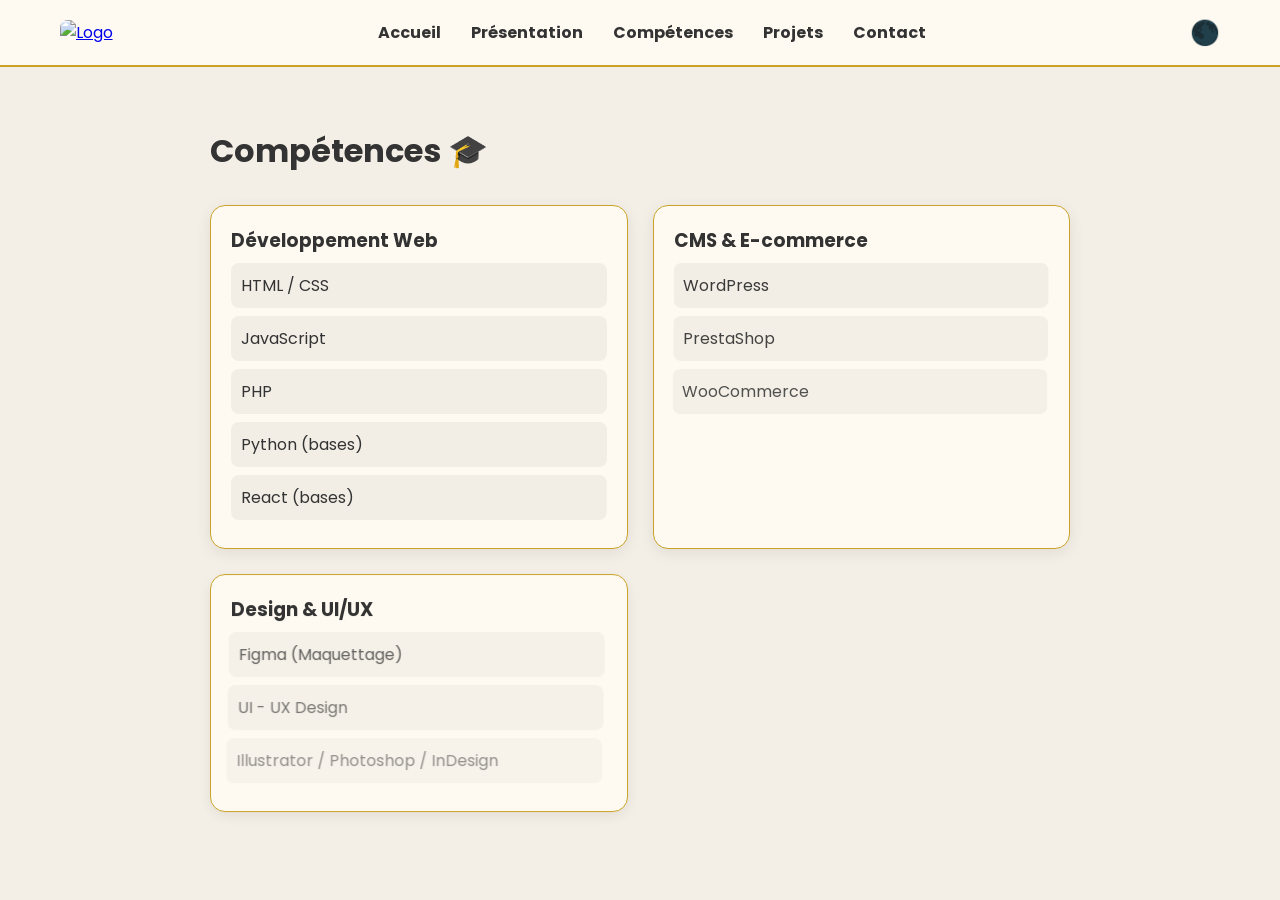
==== competences.html @ c12a045b "competences.html" ====
<!DOCTYPE html>
<html lang="fr">
<head>
    <meta charset="UTF-8">
    <meta name="viewport" content="width=device-width, initial-scale=1.0">
    <title>Compétences | Anthony Gargoua</title>
    
    <!-- Google Fonts Poppins -->
    <link href="https://fonts.googleapis.com/css2?family=Poppins:wght@400;600;700&display=swap" rel="stylesheet">
    <link rel="stylesheet" href="styles/style.css">
</head>

<body>

<header>
    <div class="nav-container">
        <!-- Le burger doit être là pour le mobile -->
        <div class="burger">
            <span></span><span></span><span></span>
        </div>
        
        <a href="index.html" class="nav-logo">
            <img src="img/logo.webp" alt="Logo">
        </a>

        <nav>
            <a href="index.html">Accueil</a>
            <a href="presentation.html">Présentation</a>
            <a href="competences.html">Compétences</a>
            <a href="projets.html">Projets</a>
            <a href="contact.html">Contact</a>
        </nav>

        <button id="theme-toggle">🌑</button>
    </div>
</header>

<main class="content fade">
    <h1>Compétences 🎓</h1>

    <div class="skills-grid">
        <!-- Groupe Développement -->
        <section class="skill-category">
            <h3>Développement Web</h3>
            <div class="skill-item"><span>HTML / CSS</span></div>
            <div class="skill-item"><span>JavaScript</span></div>
            <div class="skill-item"><span>PHP</span></div>
            <div class="skill-item"><span>Python (bases)</span></div>
            <div class="skill-item"><span>React (bases)</span></div>
        </section>

        <!-- Groupe CMS / E-commerce -->
        <section class="skill-category">
            <h3>CMS & E-commerce</h3>
            <div class="skill-item"><span>WordPress</span></div>
            <div class="skill-item"><span>PrestaShop</span></div>
            <div class="skill-item"><span>WooCommerce</span></div>
        </section>

        <!-- Groupe Design -->
        <section class="skill-category">
            <h3>Design & UI/UX</h3>
            <div class="skill-item"><span>Figma (Maquettage)</span></div>
            <div class="skill-item"><span>UI - UX Design</span></div>
            <div class="skill-item"><span>Illustrator / Photoshop / InDesign</span></div>
        </section>
    </div>
</main>

<script src="https://cdnjs.cloudflare.com/ajax/libs/gsap/3.12.2/gsap.min.js"></script>
<script src="js/script.js"></script>

</body>
</html>
---- styles/style.css ----
:root {
    --bg: #f4efe6;
    --text: #333;
    --accent: #c9a227; /* Ton or élégant */
    --card: #fffaf1;
    --shadow: rgba(0, 0, 0, 0.08);
}

.dark-theme {
    --bg: #111;
    --text: #f1f1f1;
    --card: #1a1a1a;
    --shadow: rgba(0, 0, 0, 0.4);
}

* { margin: 0; padding: 0; box-sizing: border-box; font-family: "Poppins", sans-serif; }

body { background: var(--bg); color: var(--text); transition: 0.3s; overflow-x: hidden; }

/* NAVIGATION */
header {
    background: var(--card);
    border-bottom: 2px solid var(--accent);
    position: sticky;
    top: 0;
    z-index: 1000;
}

.nav-container {
    max-width: 1200px;
    margin: 0 auto;
    display: flex;
    justify-content: space-between;
    align-items: center;
    padding: 15px 20px;
}

.nav-logo img { height: 40px; border-radius: 8px; }

nav { display: flex; gap: 30px; align-items: center; }
nav a { text-decoration: none; font-weight: bold; color: var(--text); transition: 0.3s; }
nav a.active { color: var(--accent); }

#theme-toggle { background: none; border: none; font-size: 24px; cursor: pointer; }

/* BURGER */
.burger { display: none; flex-direction: column; gap: 5px; cursor: pointer; }
.burger span { width: 25px; height: 3px; background: var(--text); transition: 0.3s; }

/* SECTIONS */
.content { max-width: 900px; margin: 40px auto; padding: 20px; }
.fade { opacity: 0; } /* Pour GSAP */

/* GRILLE COMPETENCES */
.skills-grid {
    display: grid;
    grid-template-columns: repeat(auto-fit, minmax(280px, 1fr));
    gap: 25px;
    margin-top: 30px;
}

.skill-category {
    background: var(--card);
    border: 1px solid var(--accent);
    border-radius: 15px;
    padding: 20px;
    box-shadow: 0 4px 15px var(--shadow);
}

.skill-item {
    background: rgba(128, 128, 128, 0.1);
    margin: 8px 0;
    padding: 10px;
    border-radius: 8px;
    transition: 0.3s;
}

/* FORMULAIRE CONTACT */
.contact-form { display: flex; flex-direction: column; gap: 15px; }
input, textarea { padding: 12px; border-radius: 8px; border: 1px solid #d3c7b3; background: #fff; }

/* RESPONSIVE MOBILE */
@media (max-width: 768px) {
    .burger { display: flex; }
    nav {
        position: fixed; top: 0; left: -100%; height: 100vh; width: 70%;
        background: var(--card); flex-direction: column; padding-top: 80px;
        transition: 0.4s; box-shadow: 5px 0 15px var(--shadow);
    }
    nav.active { left: 0; }
}
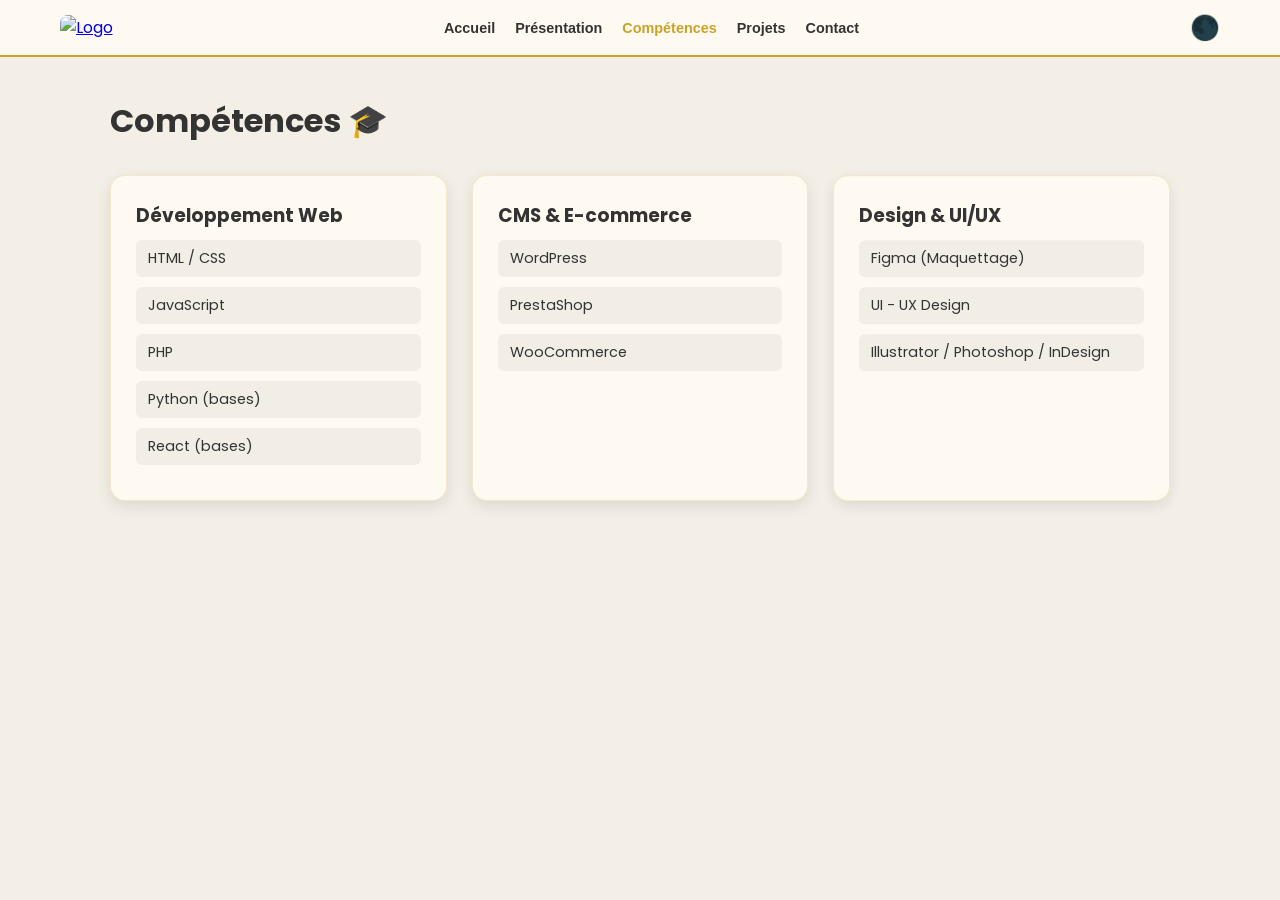
==== commit eb6c067e: "competences.html" ====
--- a/competences.html
+++ b/competences.html
@@ -14,7 +14,7 @@
 
 <header>
     <div class="nav-container">
-        <!-- Le burger doit être là pour le mobile -->
+        <!-- Le burger pour le mobile -->
         <div class="burger">
             <span></span><span></span><span></span>
         </div>
@@ -26,7 +26,7 @@
         <nav>
             <a href="index.html">Accueil</a>
             <a href="presentation.html">Présentation</a>
-            <a href="competences.html">Compétences</a>
+            <a href="competences.html" class="active">Compétences</a>
             <a href="projets.html">Projets</a>
             <a href="contact.html">Contact</a>
         </nav>
@@ -35,8 +35,8 @@
     </div>
 </header>
 
-<main class="content fade">
-    <h1>Compétences 🎓</h1>
+<main class="content">
+    <h1 class="title fade">Compétences 🎓</h1>
 
     <div class="skills-grid">
         <!-- Groupe Développement -->
@@ -67,6 +67,7 @@
     </div>
 </main>
 
+<!-- Scripts -->
 <script src="https://cdnjs.cloudflare.com/ajax/libs/gsap/3.12.2/gsap.min.js"></script>
 <script src="js/script.js"></script>
 
--- a/styles/style.css
+++ b/styles/style.css
@@ -1,23 +1,23 @@
 :root {
     --bg: #f4efe6;
     --text: #333;
-    --accent: #c9a227; /* Ton or élégant */
+    --accent: #c9a227;
     --card: #fffaf1;
-    --shadow: rgba(0, 0, 0, 0.08);
+    --shadow: rgba(0, 0, 0, 0.1);
 }
 
 .dark-theme {
     --bg: #111;
     --text: #f1f1f1;
     --card: #1a1a1a;
-    --shadow: rgba(0, 0, 0, 0.4);
+    --shadow: rgba(0, 0, 0, 0.5);
 }
 
-* { margin: 0; padding: 0; box-sizing: border-box; font-family: "Poppins", sans-serif; }
+* { margin: 0; padding: 0; box-sizing: border-box; font-family: 'Poppins', sans-serif; }
 
 body { background: var(--bg); color: var(--text); transition: 0.3s; overflow-x: hidden; }
 
-/* NAVIGATION */
+/* NAVIGATION RESPONSIVE */
 header {
     background: var(--card);
     border-bottom: 2px solid var(--accent);
@@ -32,60 +32,62 @@
     display: flex;
     justify-content: space-between;
     align-items: center;
-    padding: 15px 20px;
+    padding: 10px 20px;
 }
 
-.nav-logo img { height: 40px; border-radius: 8px; }
+.nav-logo img { height: 45px; width: auto; border-radius: 8px; }
 
-nav { display: flex; gap: 30px; align-items: center; }
-nav a { text-decoration: none; font-weight: bold; color: var(--text); transition: 0.3s; }
-nav a.active { color: var(--accent); }
+nav { display: flex; gap: 20px; align-items: center; }
+nav a { text-decoration: none; font-weight: 600; color: var(--text); transition: 0.3s; font-size: 0.9rem; }
+nav a:hover, nav a.active { color: var(--accent); }
 
-#theme-toggle { background: none; border: none; font-size: 24px; cursor: pointer; }
+/* BURGER & THEME */
+.burger { display: none; flex-direction: column; gap: 4px; cursor: pointer; }
+.burger span { width: 25px; height: 3px; background: var(--text); border-radius: 2px; }
+#theme-toggle { background: none; border: none; font-size: 1.5rem; cursor: pointer; }
 
-/* BURGER */
-.burger { display: none; flex-direction: column; gap: 5px; cursor: pointer; }
-.burger span { width: 25px; height: 3px; background: var(--text); transition: 0.3s; }
+/* CONTENU PRINCIPAL */
+.content { max-width: 1100px; margin: 40px auto; padding: 0 20px; }
+.fade { opacity: 0; transform: translateY(20px); }
 
-/* SECTIONS */
-.content { max-width: 900px; margin: 40px auto; padding: 20px; }
-.fade { opacity: 0; } /* Pour GSAP */
+/* BIO & PHOTOS */
+.bio { display: flex; align-items: center; gap: 40px; margin-top: 30px; }
+.bio-text { flex: 2; }
+.bio-photo { flex: 1; }
+.bio-photo img { width: 100%; border-radius: 20px; box-shadow: 0 10px 20px var(--shadow); }
 
-/* GRILLE COMPETENCES */
-.skills-grid {
+/* GRILLES (COMPÉTENCES & PROJETS) */
+.skills-grid, .websites-grid {
     display: grid;
     grid-template-columns: repeat(auto-fit, minmax(280px, 1fr));
     gap: 25px;
     margin-top: 30px;
 }
 
-.skill-category {
+.skill-category, .site-card {
     background: var(--card);
-    border: 1px solid var(--accent);
+    padding: 25px;
     border-radius: 15px;
-    padding: 20px;
-    box-shadow: 0 4px 15px var(--shadow);
+    border: 1px solid rgba(201, 162, 39, 0.2);
+    box-shadow: 0 5px 15px var(--shadow);
 }
 
 .skill-item {
     background: rgba(128, 128, 128, 0.1);
-    margin: 8px 0;
-    padding: 10px;
-    border-radius: 8px;
-    transition: 0.3s;
+    margin: 10px 0;
+    padding: 8px 12px;
+    border-radius: 6px;
+    font-size: 0.9rem;
 }
-
-/* FORMULAIRE CONTACT */
-.contact-form { display: flex; flex-direction: column; gap: 15px; }
-input, textarea { padding: 12px; border-radius: 8px; border: 1px solid #d3c7b3; background: #fff; }
 
 /* RESPONSIVE MOBILE */
 @media (max-width: 768px) {
     .burger { display: flex; }
     nav {
         position: fixed; top: 0; left: -100%; height: 100vh; width: 70%;
-        background: var(--card); flex-direction: column; padding-top: 80px;
-        transition: 0.4s; box-shadow: 5px 0 15px var(--shadow);
+        background: var(--card); flex-direction: column; padding: 100px 20px;
+        transition: 0.4s ease; z-index: 999;
     }
     nav.active { left: 0; }
+    .bio { flex-direction: column-reverse; text-align: center; }
 }
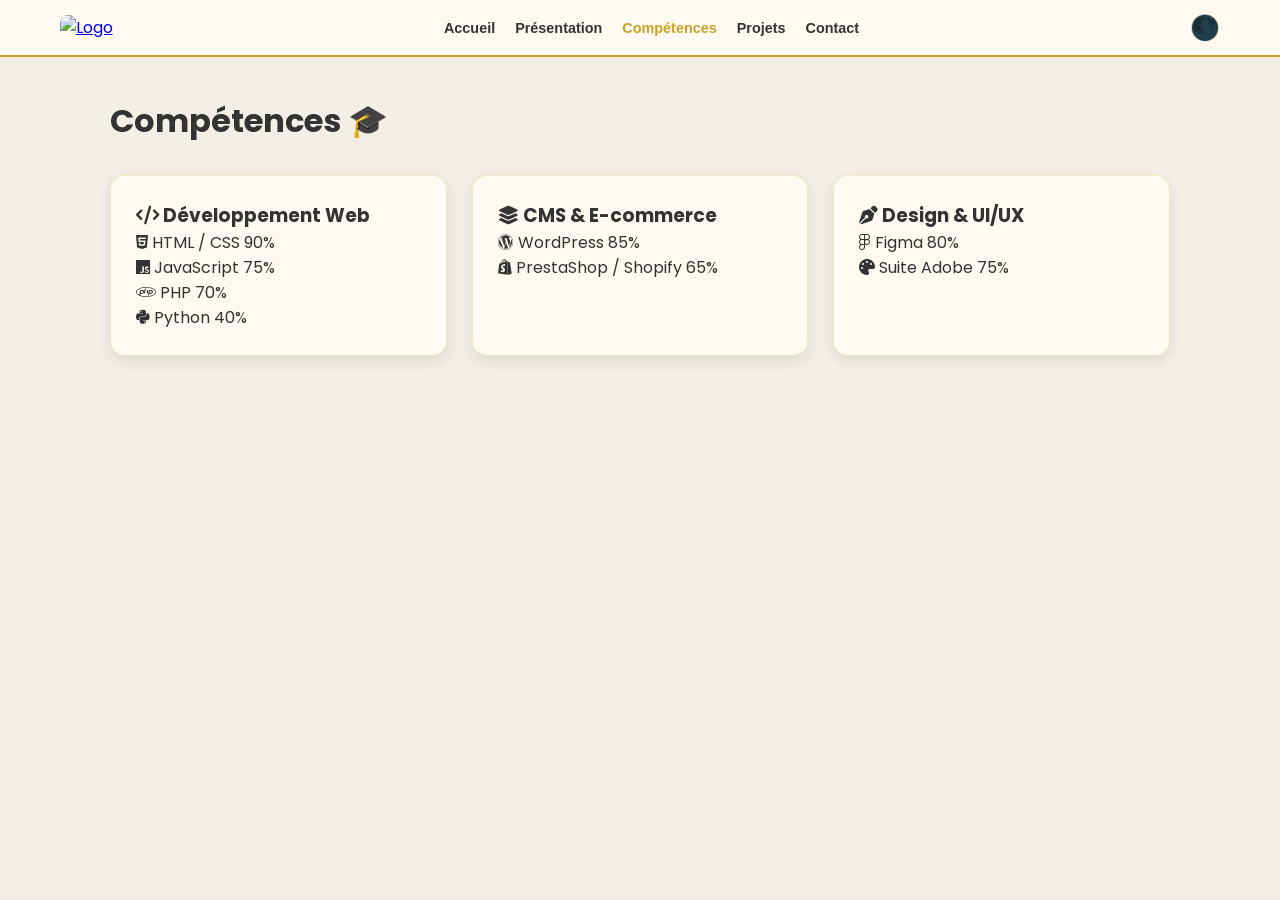
==== commit 3bc5f173: "competences.html" ====
--- a/competences.html
+++ b/competences.html
@@ -8,6 +8,7 @@
     <!-- Google Fonts Poppins -->
     <link href="https://fonts.googleapis.com/css2?family=Poppins:wght@400;600;700&display=swap" rel="stylesheet">
     <link rel="stylesheet" href="styles/style.css">
+    <link rel="stylesheet" href="https://cdnjs.cloudflare.com/ajax/libs/font-awesome/6.4.2/css/all.min.css">
 </head>
 
 <body>
@@ -41,28 +42,73 @@
     <div class="skills-grid">
         <!-- Groupe Développement -->
         <section class="skill-category">
-            <h3>Développement Web</h3>
-            <div class="skill-item"><span>HTML / CSS</span></div>
-            <div class="skill-item"><span>JavaScript</span></div>
-            <div class="skill-item"><span>PHP</span></div>
-            <div class="skill-item"><span>Python (bases)</span></div>
-            <div class="skill-item"><span>React (bases)</span></div>
+            <h3><i class="fas fa-code"></i> Développement Web</h3>
+            <div class="skill-box">
+                <div class="skill-info">
+                    <span><i class="fab fa-html5"></i> HTML / CSS</span>
+                    <span>90%</span>
+                </div>
+                <div class="progress-line"><span style="width: 90%;"></span></div>
+            </div>
+            <div class="skill-box">
+                <div class="skill-info">
+                    <span><i class="fab fa-js"></i> JavaScript</span>
+                    <span>75%</span>
+                </div>
+                <div class="progress-line"><span style="width: 75%;"></span></div>
+            </div>
+            <div class="skill-box">
+                <div class="skill-info">
+                    <span><i class="fab fa-php"></i> PHP</span>
+                    <span>70%</span>
+                </div>
+                <div class="progress-line"><span style="width: 70%;"></span></div>
+            </div>
+            <div class="skill-box">
+                <div class="skill-info">
+                    <span><i class="fab fa-python"></i> Python</span>
+                    <span>40%</span>
+                </div>
+                <div class="progress-line"><span style="width: 40%;"></span></div>
+            </div>
         </section>
 
-        <!-- Groupe CMS / E-commerce -->
+        <!-- Groupe CMS -->
         <section class="skill-category">
-            <h3>CMS & E-commerce</h3>
-            <div class="skill-item"><span>WordPress</span></div>
-            <div class="skill-item"><span>PrestaShop</span></div>
-            <div class="skill-item"><span>WooCommerce</span></div>
+            <h3><i class="fas fa-layer-group"></i> CMS & E-commerce</h3>
+            <div class="skill-box">
+                <div class="skill-info">
+                    <span><i class="fab fa-wordpress"></i> WordPress</span>
+                    <span>85%</span>
+                </div>
+                <div class="progress-line"><span style="width: 85%;"></span></div>
+            </div>
+            <div class="skill-box">
+                <div class="skill-info">
+                    <span><i class="fab fa-shopify"></i> PrestaShop / Shopify</span>
+                    <span>65%</span>
+                </div>
+                <div class="progress-line"><span style="width: 65%;"></span></div>
+            </div>
         </section>
 
         <!-- Groupe Design -->
         <section class="skill-category">
-            <h3>Design & UI/UX</h3>
-            <div class="skill-item"><span>Figma (Maquettage)</span></div>
-            <div class="skill-item"><span>UI - UX Design</span></div>
-            <div class="skill-item"><span>Illustrator / Photoshop / InDesign</span></div>
+            <h3><i class="fas fa-pen-nib"></i> Design & UI/UX</h3>
+            <div class="skill-box">
+                <div class="skill-info">
+                    <span><i class="fab fa-figma"></i> Figma</span>
+                    <span>80%</span>
+                </div>
+                <div class="progress-line"><span style="width: 80%;"></span></div>
+            </div>
+            <div class="skill-box">
+                <div class="skill-info">
+                    <span><i class="fas fa-palette"></i> Suite Adobe</span>
+                    <span>75%</span>
+                </div>
+                <div class="progress-line"><span style="width: 75%;"></span></div>
+            </div>
         </section>
     </div>
 </main>
--- a/styles/style.css
+++ b/styles/style.css
@@ -13,11 +13,40 @@
     --shadow: rgba(0, 0, 0, 0.5);
 }
 
-* { margin: 0; padding: 0; box-sizing: border-box; font-family: 'Poppins', sans-serif; }
-
-body { background: var(--bg); color: var(--text); transition: 0.3s; overflow-x: hidden; }
-
-/* NAVIGATION RESPONSIVE */
+* { 
+    margin: 0; 
+    padding: 0; 
+    box-sizing: border-box; 
+    font-family: 'Poppins', sans-serif; 
+}
+
+body { 
+    background: var(--bg); 
+    color: var(--text); 
+    transition: 0.3s; 
+    overflow-x: hidden; 
+}
+
+/* ===== LOADER (INTRO) ===== */
+#intro {
+    position: fixed;
+    top: 0;
+    left: 0;
+    width: 100%;
+    height: 100vh;
+    background: var(--bg);
+    display: flex;
+    justify-content: center;
+    align-items: center;
+    z-index: 2000;
+}
+
+#logo {
+    width: 120px;
+    opacity: 0; /* Géré par GSAP */
+}
+
+/* ===== NAVIGATION ===== */
 header {
     background: var(--card);
     border-bottom: 2px solid var(--accent);
@@ -35,36 +64,89 @@
     padding: 10px 20px;
 }
 
-.nav-logo img { height: 45px; width: auto; border-radius: 8px; }
-
-nav { display: flex; gap: 20px; align-items: center; }
-nav a { text-decoration: none; font-weight: 600; color: var(--text); transition: 0.3s; font-size: 0.9rem; }
-nav a:hover, nav a.active { color: var(--accent); }
-
-/* BURGER & THEME */
-.burger { display: none; flex-direction: column; gap: 4px; cursor: pointer; }
-.burger span { width: 25px; height: 3px; background: var(--text); border-radius: 2px; }
-#theme-toggle { background: none; border: none; font-size: 1.5rem; cursor: pointer; }
-
-/* CONTENU PRINCIPAL */
-.content { max-width: 1100px; margin: 40px auto; padding: 0 20px; }
-.fade { opacity: 0; transform: translateY(20px); }
-
-/* BIO & PHOTOS */
-.bio { display: flex; align-items: center; gap: 40px; margin-top: 30px; }
+.nav-logo img { 
+    height: 45px; 
+    width: auto; 
+    border-radius: 8px; 
+}
+
+nav { 
+    display: flex; 
+    gap: 20px; 
+    align-items: center; 
+}
+
+nav a {
+    text-decoration: none;
+    font-weight: 600;
+    color: var(--text);
+    transition: 0.3s;
+    font-size: 0.9rem;
+}
+
+nav a:hover, nav a.active { 
+    color: var(--accent); 
+}
+
+/* MENU BURGER */
+.burger { 
+    display: none; 
+    flex-direction: column; 
+    gap: 4px; 
+    cursor: pointer; 
+}
+
+.burger span { 
+    width: 25px; 
+    height: 3px; 
+    background: var(--text); 
+    border-radius: 2px; 
+}
+
+#theme-toggle { 
+    background: none; 
+    border: none; 
+    font-size: 1.5rem; 
+    cursor: pointer; 
+}
+
+/* ===== CONTENU GLOBAL ===== */
+.content { 
+    max-width: 1100px; 
+    margin: 40px auto; 
+    padding: 0 20px; 
+}
+
+.fade { 
+    opacity: 0; 
+    transform: translateY(20px); 
+}
+
+/* ===== SECTION BIO (ACCUEIL) ===== */
+.bio { 
+    display: flex; 
+    align-items: center; 
+    gap: 40px; 
+    margin-top: 30px; 
+}
+
 .bio-text { flex: 2; }
 .bio-photo { flex: 1; }
-.bio-photo img { width: 100%; border-radius: 20px; box-shadow: 0 10px 20px var(--shadow); }
-
-/* GRILLES (COMPÉTENCES & PROJETS) */
-.skills-grid, .websites-grid {
+.bio-photo img { 
+    width: 100%; 
+    border-radius: 20px; 
+    box-shadow: 0 10px 20px var(--shadow); 
+}
+
+/* ===== GRILLES DE COMPÉTENCES ===== */
+.skills-grid {
     display: grid;
     grid-template-columns: repeat(auto-fit, minmax(280px, 1fr));
     gap: 25px;
     margin-top: 30px;
 }
 
-.skill-category, .site-card {
+.skill-category {
     background: var(--card);
     padding: 25px;
     border-radius: 15px;
@@ -72,22 +154,155 @@
     box-shadow: 0 5px 15px var(--shadow);
 }
 
-.skill-item {
-    background: rgba(128, 128, 128, 0.1);
-    margin: 10px 0;
-    padding: 8px 12px;
-    border-radius: 6px;
-    font-size: 0.9rem;
-}
-
-/* RESPONSIVE MOBILE */
+/* ===== GRILLE PROJETS (SITES WEB CLICABLES) ===== */
+.websites-grid {
+    display: grid;
+    grid-template-columns: repeat(3, 1fr);
+    gap: 25px;
+    margin-top: 30px;
+}
+
+.site-card {
+    background: var(--card);
+    border-radius: 15px;
+    overflow: hidden;
+    border: 1px solid rgba(201, 162, 39, 0.2);
+    box-shadow: 0 5px 15px var(--shadow);
+    transition: transform 0.3s ease;
+}
+
+.site-card:hover { transform: translateY(-5px); }
+
+.site-card a {
+    display: block;
+    text-decoration: none;
+    color: inherit;
+    width: 100%;
+}
+
+.site-card img {
+    width: 100%;
+    height: 220px;
+    object-fit: cover;
+    display: block;
+}
+
+.site-card h3 {
+    padding: 15px;
+    text-align: center;
+    font-size: 1rem;
+}
+
+/* ===== GRILLE MAQUETTES (GALLERY) ===== */
+.gallery-grid {
+    display: grid;
+    grid-template-columns: repeat(3, 1fr);
+    gap: 15px;
+    margin-top: 30px;
+}
+
+.gallery-grid img {
+    width: 100%;
+    height: 250px;
+    object-fit: cover;
+    border-radius: 12px;
+    box-shadow: 0 5px 15px var(--shadow);
+}
+
+/* ===== CARTES PRÉSENTATION (INTERESTS) ===== */
+.cards-container {
+    display: grid;
+    grid-template-columns: repeat(4, 1fr);
+    gap: 15px;
+    margin-top: 20px;
+}
+
+.card {
+    background: var(--card);
+    height: 180px;
+    border-radius: 12px;
+    display: flex;
+    justify-content: center;
+    align-items: center;
+    position: relative;
+    overflow: hidden;
+    border: 1px solid rgba(201, 162, 39, 0.2);
+}
+
+.card span { font-weight: 600; z-index: 2; position: relative; }
+
+.hover-img {
+    position: absolute;
+    top: 0; left: 0; width: 100%; height: 100%;
+    object-fit: cover;
+    opacity: 0;
+    transition: 0.4s;
+}
+
+.card:hover .hover-img { opacity: 1; }
+
+/* ===== FORMULAIRE DE CONTACT ===== */
+.contact-form {
+    max-width: 600px;
+    margin: 30px auto;
+    display: flex;
+    flex-direction: column;
+    gap: 15px;
+}
+
+.form-group input, .form-group textarea {
+    width: 100%;
+    padding: 12px;
+    border-radius: 8px;
+    border: 1px solid rgba(201, 162, 39, 0.3);
+    background: var(--card);
+    color: var(--text);
+    font-size: 1rem;
+}
+
+.btn-submit {
+    background: var(--accent);
+    color: white;
+    padding: 12px;
+    border: none;
+    border-radius: 8px;
+    cursor: pointer;
+    font-weight: 700;
+    transition: 0.3s;
+}
+
+.btn-submit:hover { opacity: 0.9; }
+
+/* ===== RESPONSIVE DESIGN ===== */
+@media (max-width: 1024px) {
+    .websites-grid, .gallery-grid { grid-template-columns: repeat(2, 1fr); }
+    .cards-container { grid-template-columns: repeat(2, 1fr); }
+}
+
 @media (max-width: 768px) {
     .burger { display: flex; }
     nav {
-        position: fixed; top: 0; left: -100%; height: 100vh; width: 70%;
-        background: var(--card); flex-direction: column; padding: 100px 20px;
-        transition: 0.4s ease; z-index: 999;
+        position: fixed; 
+        top: 0; 
+        left: -100%; 
+        height: 100vh; 
+        width: 70%;
+        background: var(--card); 
+        flex-direction: column; 
+        padding: 100px 20px;
+        transition: 0.4s ease; 
+        z-index: 999;
     }
     nav.active { left: 0; }
-    .bio { flex-direction: column-reverse; text-align: center; }
-}
+    
+    .bio { 
+        flex-direction: column-reverse; 
+        text-align: center; 
+    }
+    
+    .websites-grid, .gallery-grid, .cards-container { 
+        grid-template-columns: 1fr; 
+    }
+    
+    .site-card img { height: 200px; }
+}
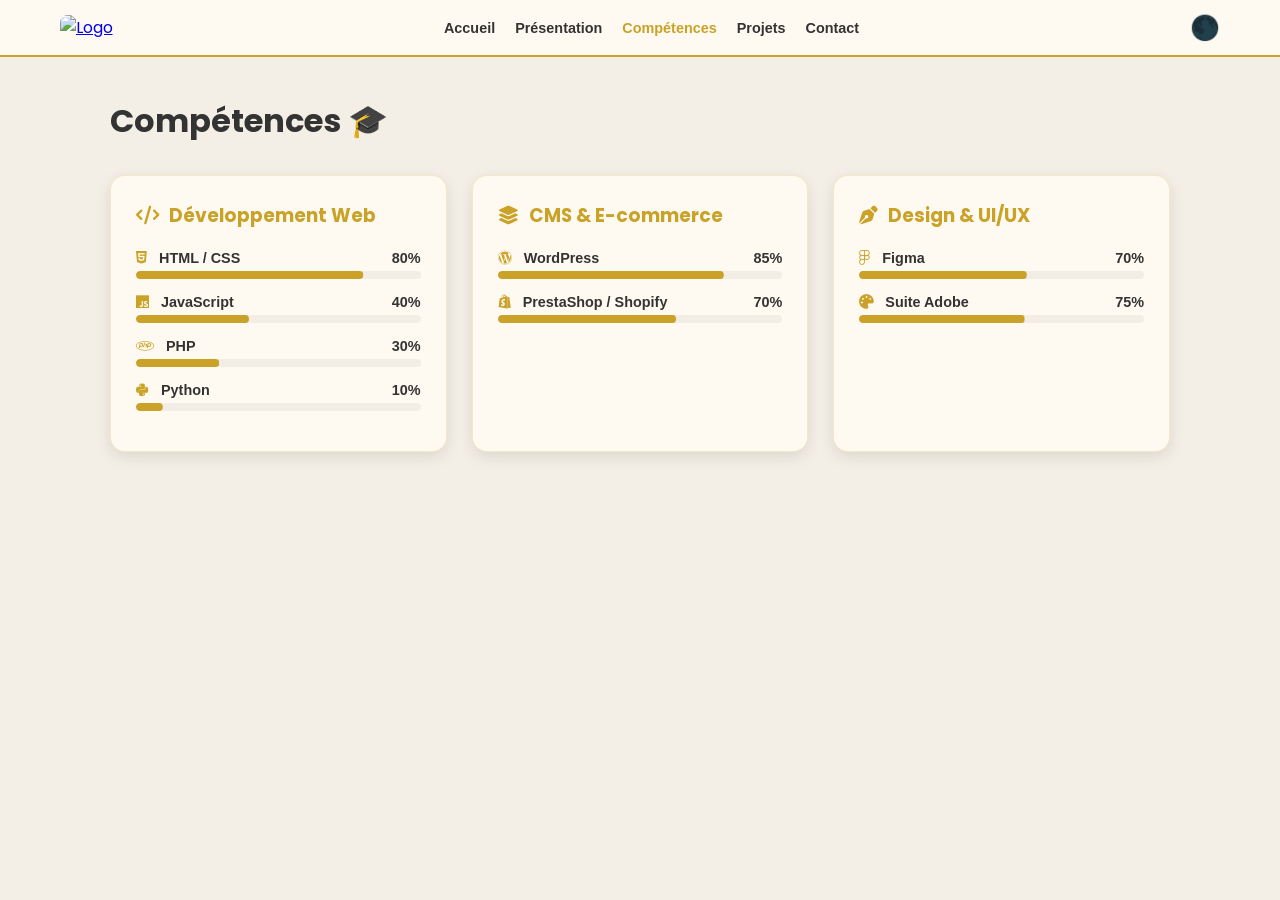
==== commit 8b89e847: "competences.html" ====
--- a/competences.html
+++ b/competences.html
@@ -46,30 +46,30 @@
             <div class="skill-box">
                 <div class="skill-info">
                     <span><i class="fab fa-html5"></i> HTML / CSS</span>
-                    <span>90%</span>
+                    <span>80%</span>
                 </div>
-                <div class="progress-line"><span style="width: 90%;"></span></div>
+                <div class="progress-line"><span style="width: 80%;"></span></div>
             </div>
             <div class="skill-box">
                 <div class="skill-info">
                     <span><i class="fab fa-js"></i> JavaScript</span>
-                    <span>75%</span>
+                    <span>40%</span>
                 </div>
-                <div class="progress-line"><span style="width: 75%;"></span></div>
+                <div class="progress-line"><span style="width: 40%;"></span></div>
             </div>
             <div class="skill-box">
                 <div class="skill-info">
                     <span><i class="fab fa-php"></i> PHP</span>
-                    <span>70%</span>
+                    <span>30%</span>
                 </div>
-                <div class="progress-line"><span style="width: 70%;"></span></div>
+                <div class="progress-line"><span style="width: 30%;"></span></div>
             </div>
             <div class="skill-box">
                 <div class="skill-info">
                     <span><i class="fab fa-python"></i> Python</span>
-                    <span>40%</span>
+                    <span>10%</span>
                 </div>
-                <div class="progress-line"><span style="width: 40%;"></span></div>
+                <div class="progress-line"><span style="width: 10%;"></span></div>
             </div>
         </section>
 
@@ -86,9 +86,9 @@
             <div class="skill-box">
                 <div class="skill-info">
                     <span><i class="fab fa-shopify"></i> PrestaShop / Shopify</span>
-                    <span>65%</span>
+                    <span>70%</span>
                 </div>
-                <div class="progress-line"><span style="width: 65%;"></span></div>
+                <div class="progress-line"><span style="width: 70%;"></span></div>
             </div>
         </section>
 
@@ -98,9 +98,9 @@
             <div class="skill-box">
                 <div class="skill-info">
                     <span><i class="fab fa-figma"></i> Figma</span>
-                    <span>80%</span>
+                    <span>70%</span>
                 </div>
-                <div class="progress-line"><span style="width: 80%;"></span></div>
+                <div class="progress-line"><span style="width: 70%;"></span></div>
             </div>
             <div class="skill-box">
                 <div class="skill-info">
--- a/styles/style.css
+++ b/styles/style.css
@@ -306,3 +306,57 @@
     
     .site-card img { height: 200px; }
 }
+
+/* --- STYLES COMPÉTENCES AMÉLIORÉS --- */
+
+.skill-category h3 {
+    margin-bottom: 20px;
+    color: var(--accent);
+    display: flex;
+    align-items: center;
+    gap: 10px;
+}
+
+.skill-box {
+    width: 100%;
+    margin-bottom: 15px;
+}
+
+.skill-info {
+    display: flex;
+    justify-content: space-between;
+    margin-bottom: 5px;
+    font-weight: 600;
+    font-size: 0.9rem;
+}
+
+.skill-info i {
+    margin-right: 8px;
+    color: var(--accent);
+}
+
+/* Barre grise en fond */
+.progress-line {
+    height: 8px;
+    width: 100%;
+    background: rgba(128, 128, 128, 0.1);
+    border-radius: 10px;
+    position: relative;
+    overflow: hidden;
+}
+
+/* Barre de couleur (niveau) */
+.progress-line span {
+    height: 100%;
+    position: absolute;
+    background: var(--accent);
+    border-radius: 10px;
+    transform: scaleX(0); /* Pour l'animation GSAP */
+    transform-origin: left;
+    transition: transform 1s cubic-bezier(0.17, 0.67, 0.83, 0.67);
+}
+
+/* Animation au survol de la carte */
+.skill-category:hover .progress-line span {
+    transform: scaleX(1);
+}
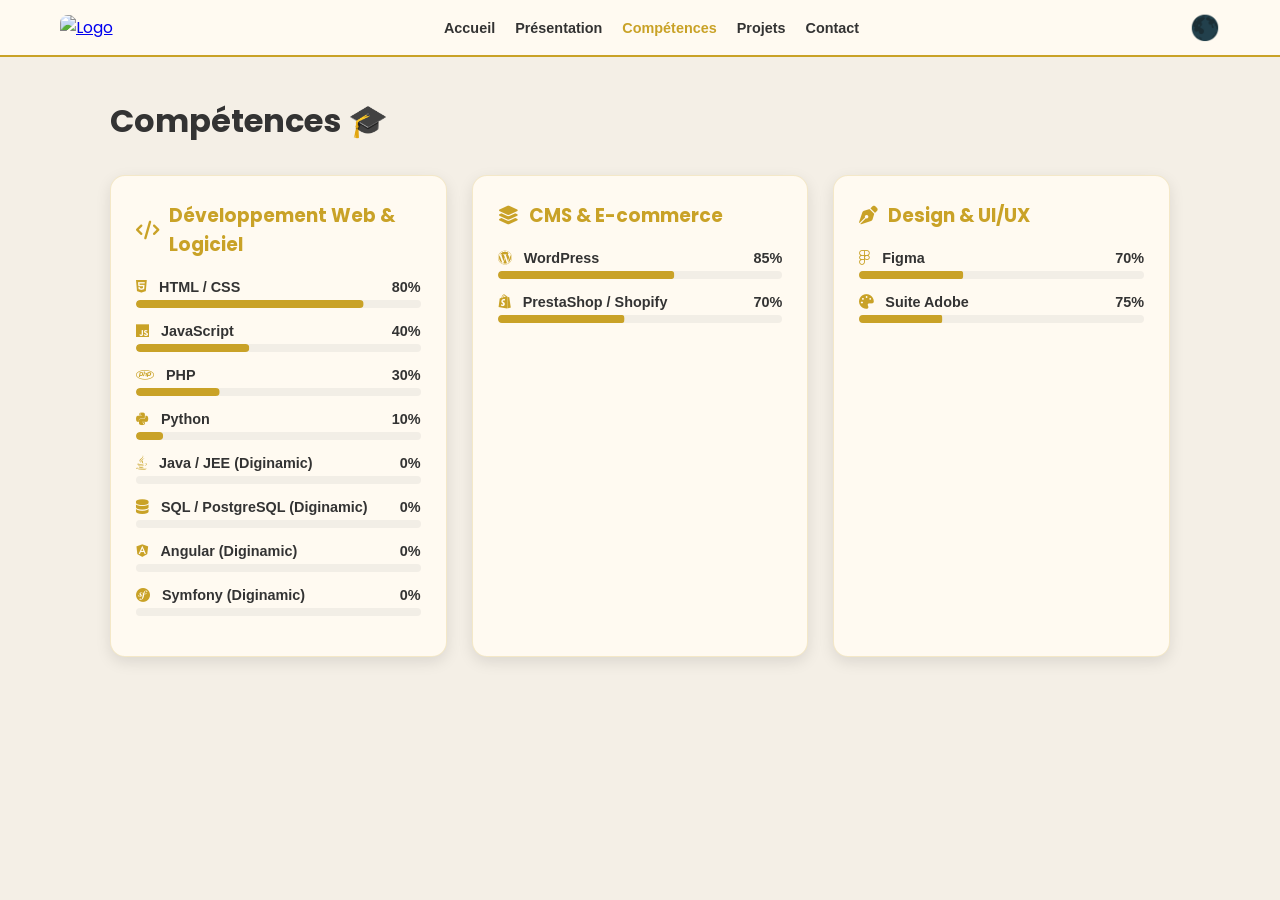
==== commit 4be57292: "competences.html" ====
--- a/competences.html
+++ b/competences.html
@@ -42,35 +42,67 @@
     <div class="skills-grid">
         <!-- Groupe Développement -->
         <section class="skill-category">
-            <h3><i class="fas fa-code"></i> Développement Web</h3>
-            <div class="skill-box">
-                <div class="skill-info">
-                    <span><i class="fab fa-html5"></i> HTML / CSS</span>
-                    <span>80%</span>
-                </div>
-                <div class="progress-line"><span style="width: 80%;"></span></div>
-            </div>
-            <div class="skill-box">
-                <div class="skill-info">
-                    <span><i class="fab fa-js"></i> JavaScript</span>
-                    <span>40%</span>
-                </div>
-                <div class="progress-line"><span style="width: 40%;"></span></div>
-            </div>
-            <div class="skill-box">
-                <div class="skill-info">
-                    <span><i class="fab fa-php"></i> PHP</span>
-                    <span>30%</span>
-                </div>
-                <div class="progress-line"><span style="width: 30%;"></span></div>
-            </div>
-            <div class="skill-box">
-                <div class="skill-info">
-                    <span><i class="fab fa-python"></i> Python</span>
-                    <span>10%</span>
-                </div>
-                <div class="progress-line"><span style="width: 10%;"></span></div>
-            </div>
+            <h3><i class="fas fa-code"></i> Développement Web & Logiciel</h3>
+    
+    <!-- Acquis / En cours -->
+    <div class="skill-box">
+        <div class="skill-info">
+            <span><i class="fab fa-html5"></i> HTML / CSS</span>
+            <span>80%</span>
+        </div>
+        <div class="progress-line"><span style="width: 80%;"></span></div>
+    </div>
+    <div class="skill-box">
+        <div class="skill-info">
+            <span><i class="fab fa-js"></i> JavaScript</span>
+            <span>40%</span>
+        </div>
+        <div class="progress-line"><span style="width: 40%;"></span></div>
+    </div>
+    <div class="skill-box">
+        <div class="skill-info">
+            <span><i class="fab fa-php"></i> PHP</span>
+            <span>30%</span>
+        </div>
+        <div class="progress-line"><span style="width: 30%;"></span></div>
+    </div>
+    <div class="skill-box">
+        <div class="skill-info">
+            <span><i class="fab fa-python"></i> Python</span>
+            <span>10%</span>
+        </div>
+        <div class="progress-line"><span style="width: 10%;"></span></div>
+    </div>
+
+    <!-- Futur cursus Diginamic (0%) -->
+    <div class="skill-box">
+        <div class="skill-info">
+            <span><i class="fab fa-java"></i> Java / JEE (Diginamic)</span>
+            <span>0%</span>
+        </div>
+        <div class="progress-line"><span style="width: 0%;"></span></div>
+    </div>
+    <div class="skill-box">
+        <div class="skill-info">
+            <span><i class="fas fa-database"></i> SQL / PostgreSQL (Diginamic)</span>
+            <span>0%</span>
+        </div>
+        <div class="progress-line"><span style="width: 0%;"></span></div>
+    </div>
+    <div class="skill-box">
+        <div class="skill-info">
+            <span><i class="fab fa-angular"></i> Angular (Diginamic)</span>
+            <span>0%</span>
+        </div>
+        <div class="progress-line"><span style="width: 0%;"></span></div>
+    </div>
+    <div class="skill-box">
+        <div class="skill-info">
+            <span><i class="fab fa-symfony"></i> Symfony (Diginamic)</span>
+            <span>0%</span>
+        </div>
+        <div class="progress-line"><span style="width: 0%;"></span></div>
+    </div>
         </section>
 
         <!-- Groupe CMS -->
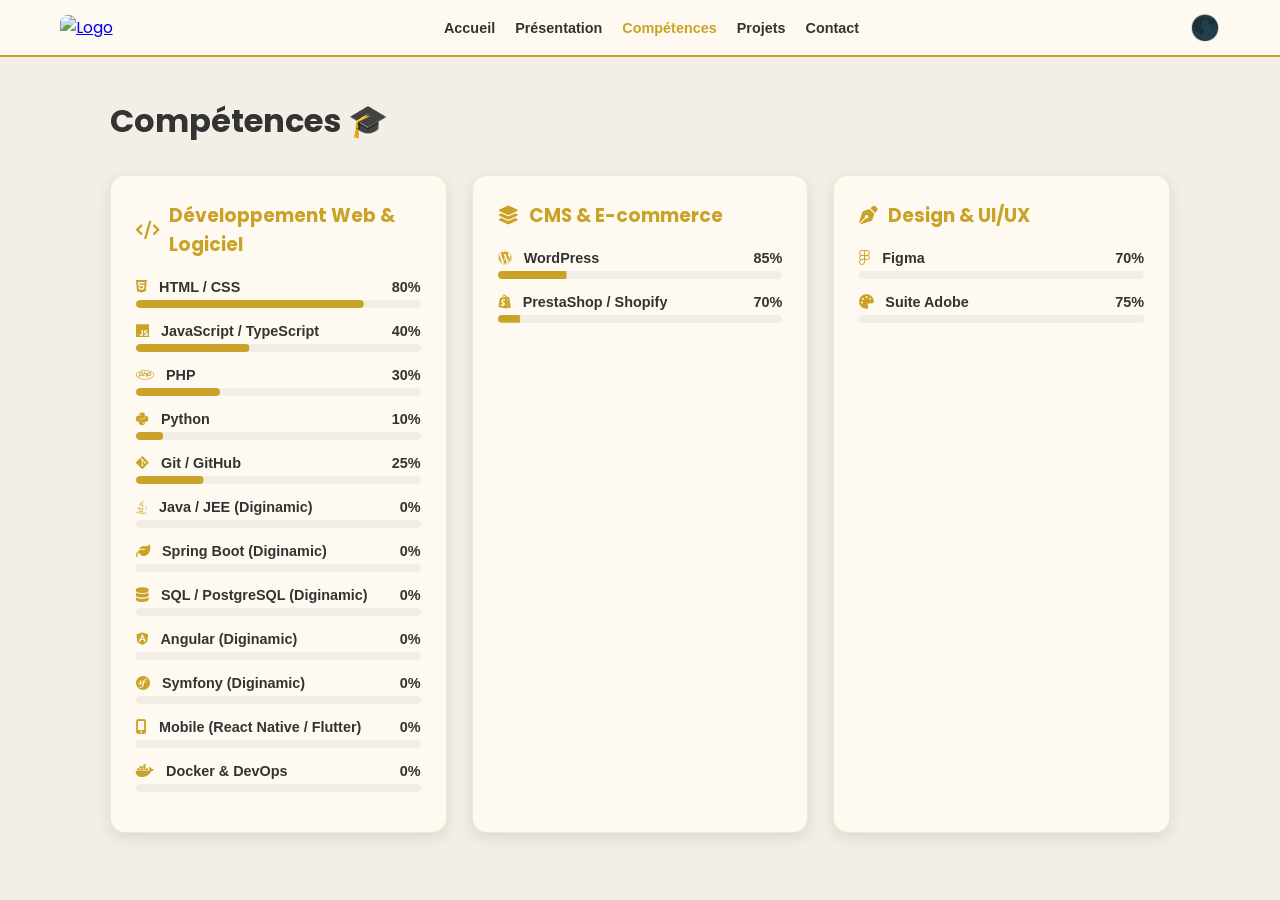
==== commit 8e8d6304: "competences.html" ====
--- a/competences.html
+++ b/competences.html
@@ -44,7 +44,7 @@
         <section class="skill-category">
             <h3><i class="fas fa-code"></i> Développement Web & Logiciel</h3>
     
-    <!-- Acquis / En cours -->
+    <!-- === ACQUIS / EN COURS === -->
     <div class="skill-box">
         <div class="skill-info">
             <span><i class="fab fa-html5"></i> HTML / CSS</span>
@@ -54,7 +54,7 @@
     </div>
     <div class="skill-box">
         <div class="skill-info">
-            <span><i class="fab fa-js"></i> JavaScript</span>
+            <span><i class="fab fa-js"></i> JavaScript / TypeScript</span>
             <span>40%</span>
         </div>
         <div class="progress-line"><span style="width: 40%;"></span></div>
@@ -74,10 +74,26 @@
         <div class="progress-line"><span style="width: 10%;"></span></div>
     </div>
 
-    <!-- Futur cursus Diginamic (0%) -->
+    <!-- === ENVIRONNEMENT & OUTILS === -->
+    <div class="skill-box">
+        <div class="skill-info">
+            <span><i class="fab fa-git-alt"></i> Git / GitHub</span>
+            <span>25%</span>
+        </div>
+        <div class="progress-line"><span style="width: 25%;"></span></div>
+    </div>
+
+    <!-- === FUTUR CURSUS DIGINAMIC (0%) === -->
     <div class="skill-box">
         <div class="skill-info">
             <span><i class="fab fa-java"></i> Java / JEE (Diginamic)</span>
+            <span>0%</span>
+        </div>
+        <div class="progress-line"><span style="width: 0%;"></span></div>
+    </div>
+    <div class="skill-box">
+        <div class="skill-info">
+            <span><i class="fas fa-leaf"></i> Spring Boot (Diginamic)</span>
             <span>0%</span>
         </div>
         <div class="progress-line"><span style="width: 0%;"></span></div>
@@ -99,6 +115,20 @@
     <div class="skill-box">
         <div class="skill-info">
             <span><i class="fab fa-symfony"></i> Symfony (Diginamic)</span>
+            <span>0%</span>
+        </div>
+        <div class="progress-line"><span style="width: 0%;"></span></div>
+    </div>
+    <div class="skill-box">
+        <div class="skill-info">
+            <span><i class="fas fa-mobile-alt"></i> Mobile (React Native / Flutter)</span>
+            <span>0%</span>
+        </div>
+        <div class="progress-line"><span style="width: 0%;"></span></div>
+    </div>
+    <div class="skill-box">
+        <div class="skill-info">
+            <span><i class="fab fa-docker"></i> Docker & DevOps</span>
             <span>0%</span>
         </div>
         <div class="progress-line"><span style="width: 0%;"></span></div>
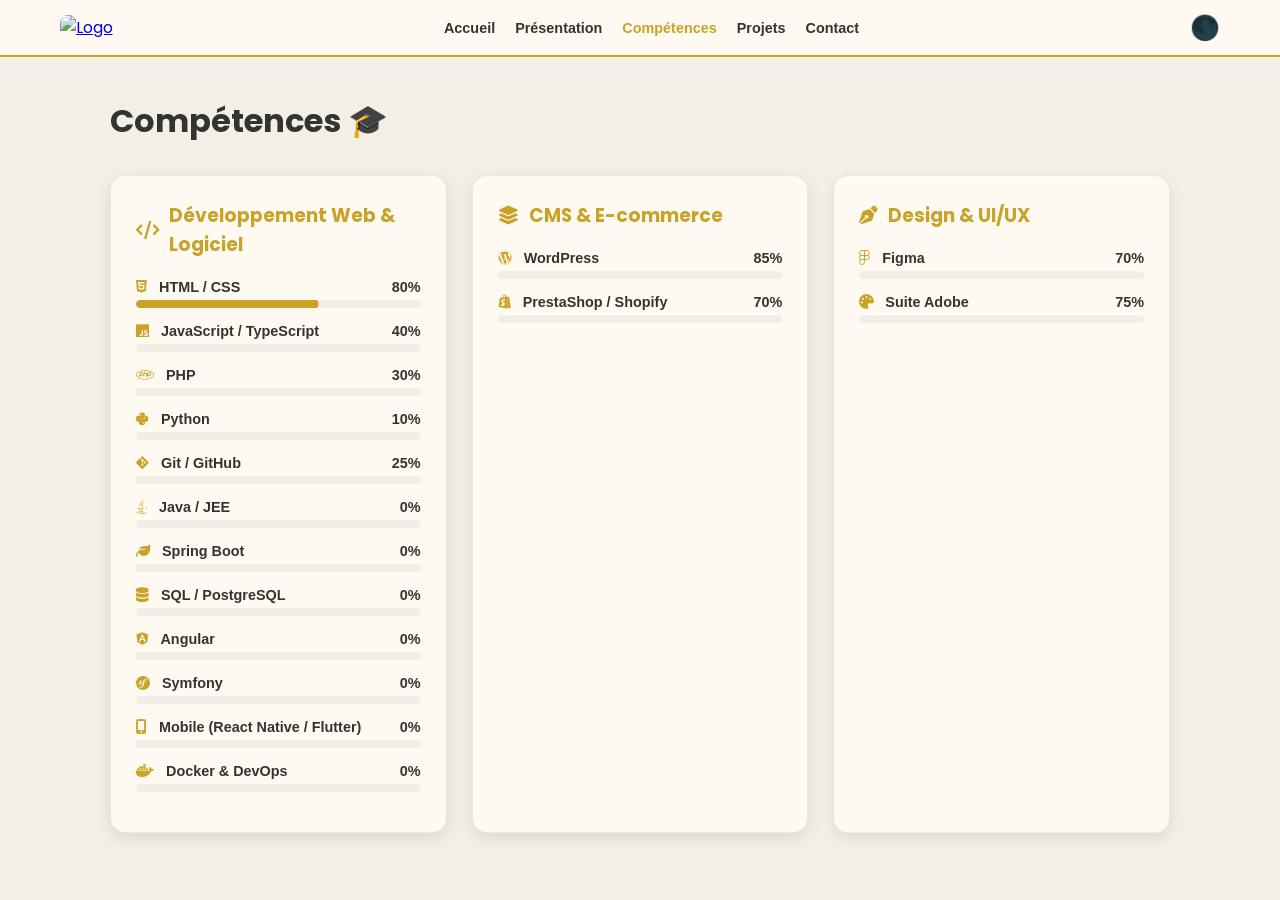
==== commit d3e5ad29: "competences.html" ====
--- a/competences.html
+++ b/competences.html
@@ -86,35 +86,35 @@
     <!-- === FUTUR CURSUS DIGINAMIC (0%) === -->
     <div class="skill-box">
         <div class="skill-info">
-            <span><i class="fab fa-java"></i> Java / JEE (Diginamic)</span>
+            <span><i class="fab fa-java"></i> Java / JEE</span>
             <span>0%</span>
         </div>
         <div class="progress-line"><span style="width: 0%;"></span></div>
     </div>
     <div class="skill-box">
         <div class="skill-info">
-            <span><i class="fas fa-leaf"></i> Spring Boot (Diginamic)</span>
+            <span><i class="fas fa-leaf"></i> Spring Boot</span>
             <span>0%</span>
         </div>
         <div class="progress-line"><span style="width: 0%;"></span></div>
     </div>
     <div class="skill-box">
         <div class="skill-info">
-            <span><i class="fas fa-database"></i> SQL / PostgreSQL (Diginamic)</span>
+            <span><i class="fas fa-database"></i> SQL / PostgreSQL</span>
             <span>0%</span>
         </div>
         <div class="progress-line"><span style="width: 0%;"></span></div>
     </div>
     <div class="skill-box">
         <div class="skill-info">
-            <span><i class="fab fa-angular"></i> Angular (Diginamic)</span>
+            <span><i class="fab fa-angular"></i> Angular</span>
             <span>0%</span>
         </div>
         <div class="progress-line"><span style="width: 0%;"></span></div>
     </div>
     <div class="skill-box">
         <div class="skill-info">
-            <span><i class="fab fa-symfony"></i> Symfony (Diginamic)</span>
+            <span><i class="fab fa-symfony"></i> Symfony</span>
             <span>0%</span>
         </div>
         <div class="progress-line"><span style="width: 0%;"></span></div>
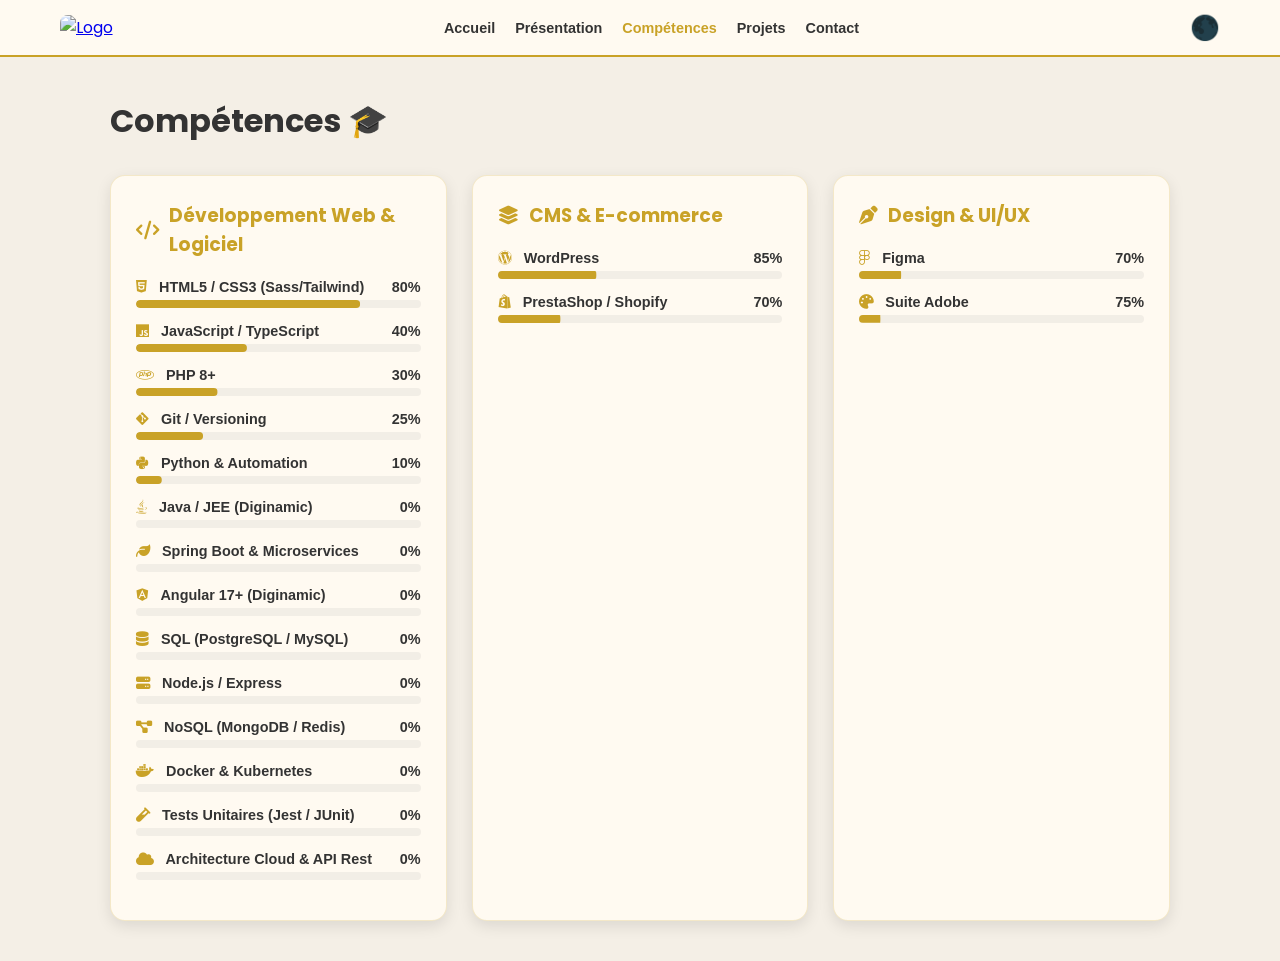
==== commit b4742503: "competences.html" ====
--- a/competences.html
+++ b/competences.html
@@ -47,7 +47,7 @@
     <!-- === ACQUIS / EN COURS === -->
     <div class="skill-box">
         <div class="skill-info">
-            <span><i class="fab fa-html5"></i> HTML / CSS</span>
+            <span><i class="fab fa-html5"></i> HTML5 / CSS3 (Sass/Tailwind)</span>
             <span>80%</span>
         </div>
         <div class="progress-line"><span style="width: 80%;"></span></div>
@@ -61,74 +61,86 @@
     </div>
     <div class="skill-box">
         <div class="skill-info">
-            <span><i class="fab fa-php"></i> PHP</span>
+            <span><i class="fab fa-php"></i> PHP 8+</span>
             <span>30%</span>
         </div>
         <div class="progress-line"><span style="width: 30%;"></span></div>
     </div>
     <div class="skill-box">
         <div class="skill-info">
-            <span><i class="fab fa-python"></i> Python</span>
+            <span><i class="fab fa-git-alt"></i> Git / Versioning</span>
+            <span>25%</span>
+        </div>
+        <div class="progress-line"><span style="width: 25%;"></span></div>
+    </div>
+    <div class="skill-box">
+        <div class="skill-info">
+            <span><i class="fab fa-python"></i> Python & Automation</span>
             <span>10%</span>
         </div>
         <div class="progress-line"><span style="width: 10%;"></span></div>
     </div>
 
-    <!-- === ENVIRONNEMENT & OUTILS === -->
-    <div class="skill-box">
-        <div class="skill-info">
-            <span><i class="fab fa-git-alt"></i> Git / GitHub</span>
-            <span>25%</span>
-        </div>
-        <div class="progress-line"><span style="width: 25%;"></span></div>
-    </div>
-
     <!-- === FUTUR CURSUS DIGINAMIC (0%) === -->
     <div class="skill-box">
         <div class="skill-info">
-            <span><i class="fab fa-java"></i> Java / JEE</span>
+            <span><i class="fab fa-java"></i> Java / JEE (Diginamic)</span>
             <span>0%</span>
         </div>
         <div class="progress-line"><span style="width: 0%;"></span></div>
     </div>
     <div class="skill-box">
         <div class="skill-info">
-            <span><i class="fas fa-leaf"></i> Spring Boot</span>
+            <span><i class="fas fa-leaf"></i> Spring Boot & Microservices</span>
             <span>0%</span>
         </div>
         <div class="progress-line"><span style="width: 0%;"></span></div>
     </div>
     <div class="skill-box">
         <div class="skill-info">
-            <span><i class="fas fa-database"></i> SQL / PostgreSQL</span>
+            <span><i class="fab fa-angular"></i> Angular 17+ (Diginamic)</span>
             <span>0%</span>
         </div>
         <div class="progress-line"><span style="width: 0%;"></span></div>
     </div>
     <div class="skill-box">
         <div class="skill-info">
-            <span><i class="fab fa-angular"></i> Angular</span>
+            <span><i class="fas fa-database"></i> SQL (PostgreSQL / MySQL)</span>
             <span>0%</span>
         </div>
         <div class="progress-line"><span style="width: 0%;"></span></div>
     </div>
     <div class="skill-box">
         <div class="skill-info">
-            <span><i class="fab fa-symfony"></i> Symfony</span>
+            <span><i class="fas fa-server"></i> Node.js / Express</span>
             <span>0%</span>
         </div>
         <div class="progress-line"><span style="width: 0%;"></span></div>
     </div>
     <div class="skill-box">
         <div class="skill-info">
-            <span><i class="fas fa-mobile-alt"></i> Mobile (React Native / Flutter)</span>
+            <span><i class="fas fa-project-diagram"></i> NoSQL (MongoDB / Redis)</span>
             <span>0%</span>
         </div>
         <div class="progress-line"><span style="width: 0%;"></span></div>
     </div>
     <div class="skill-box">
         <div class="skill-info">
-            <span><i class="fab fa-docker"></i> Docker & DevOps</span>
+            <span><i class="fab fa-docker"></i> Docker & Kubernetes</span>
+            <span>0%</span>
+        </div>
+        <div class="progress-line"><span style="width: 0%;"></span></div>
+    </div>
+    <div class="skill-box">
+        <div class="skill-info">
+            <span><i class="fas fa-vial"></i> Tests Unitaires (Jest / JUnit)</span>
+            <span>0%</span>
+        </div>
+        <div class="progress-line"><span style="width: 0%;"></span></div>
+    </div>
+    <div class="skill-box">
+        <div class="skill-info">
+            <span><i class="fas fa-cloud"></i> Architecture Cloud & API Rest</span>
             <span>0%</span>
         </div>
         <div class="progress-line"><span style="width: 0%;"></span></div>
